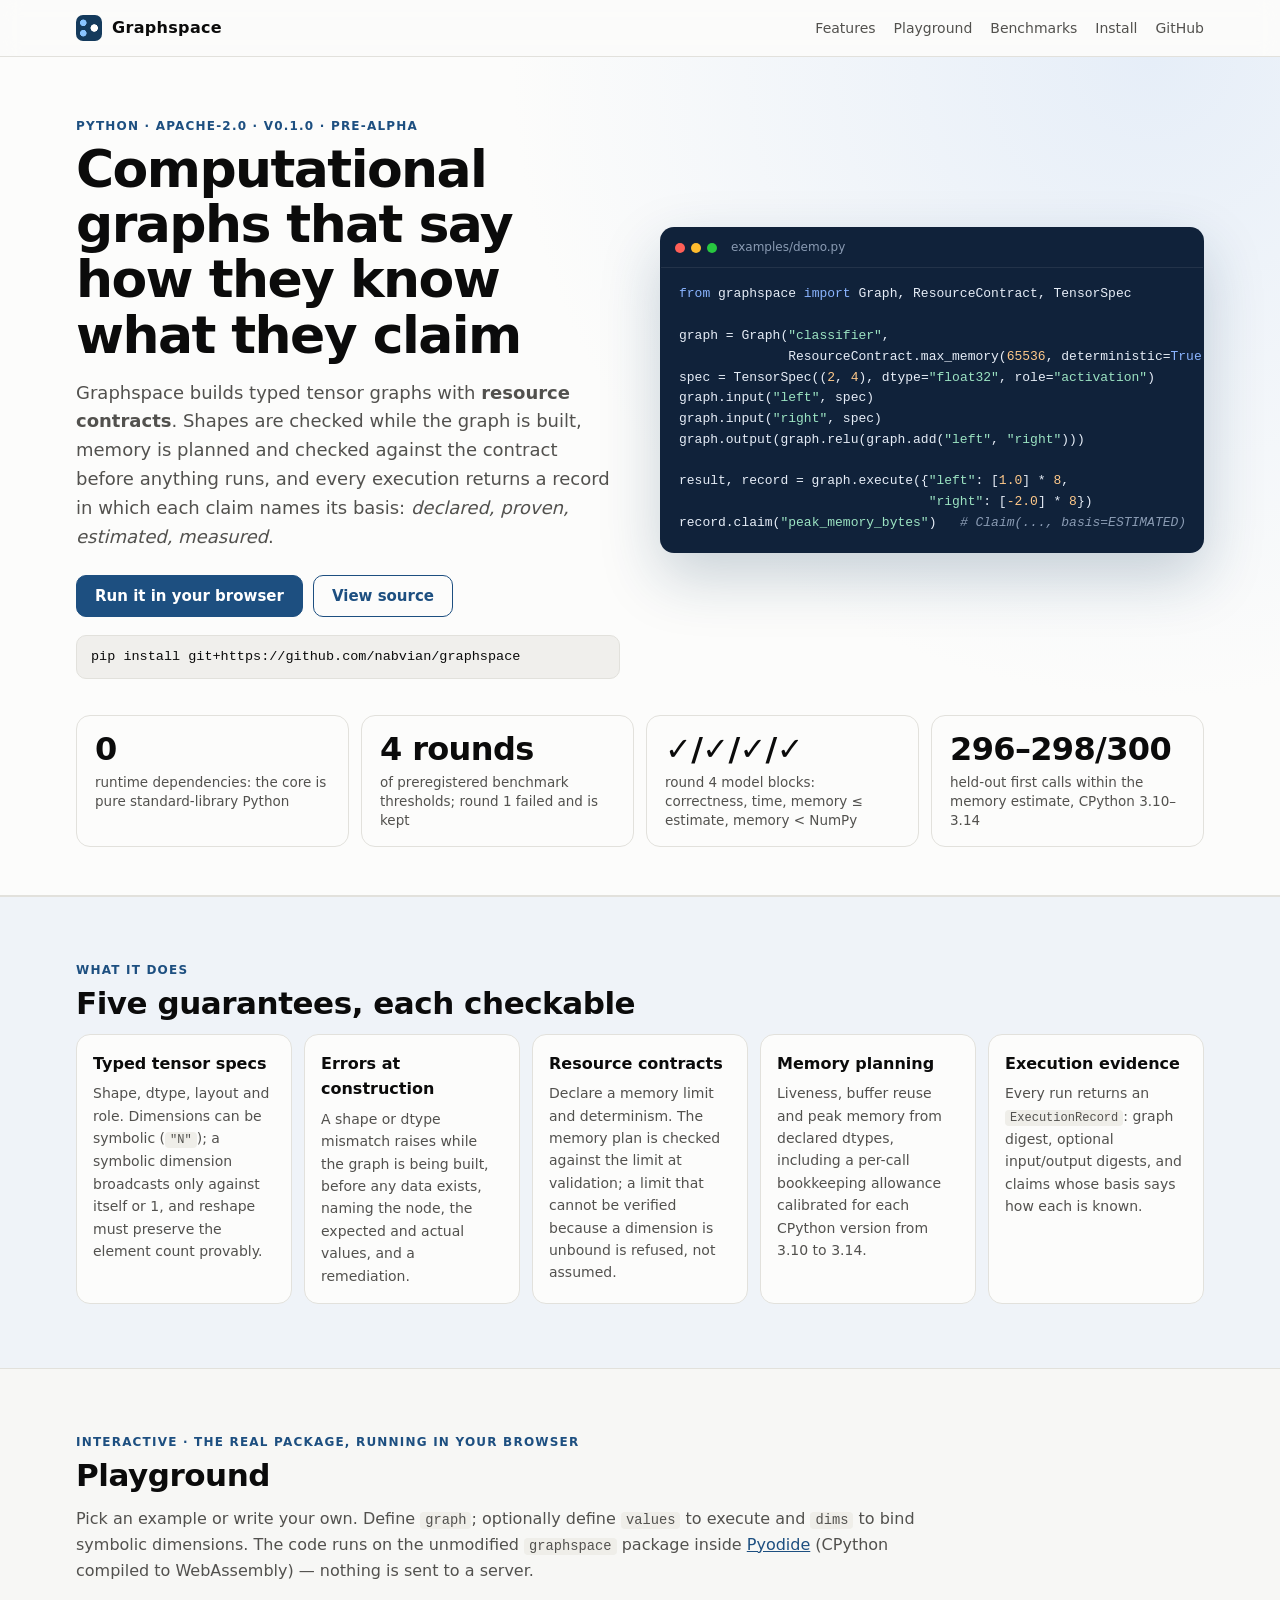
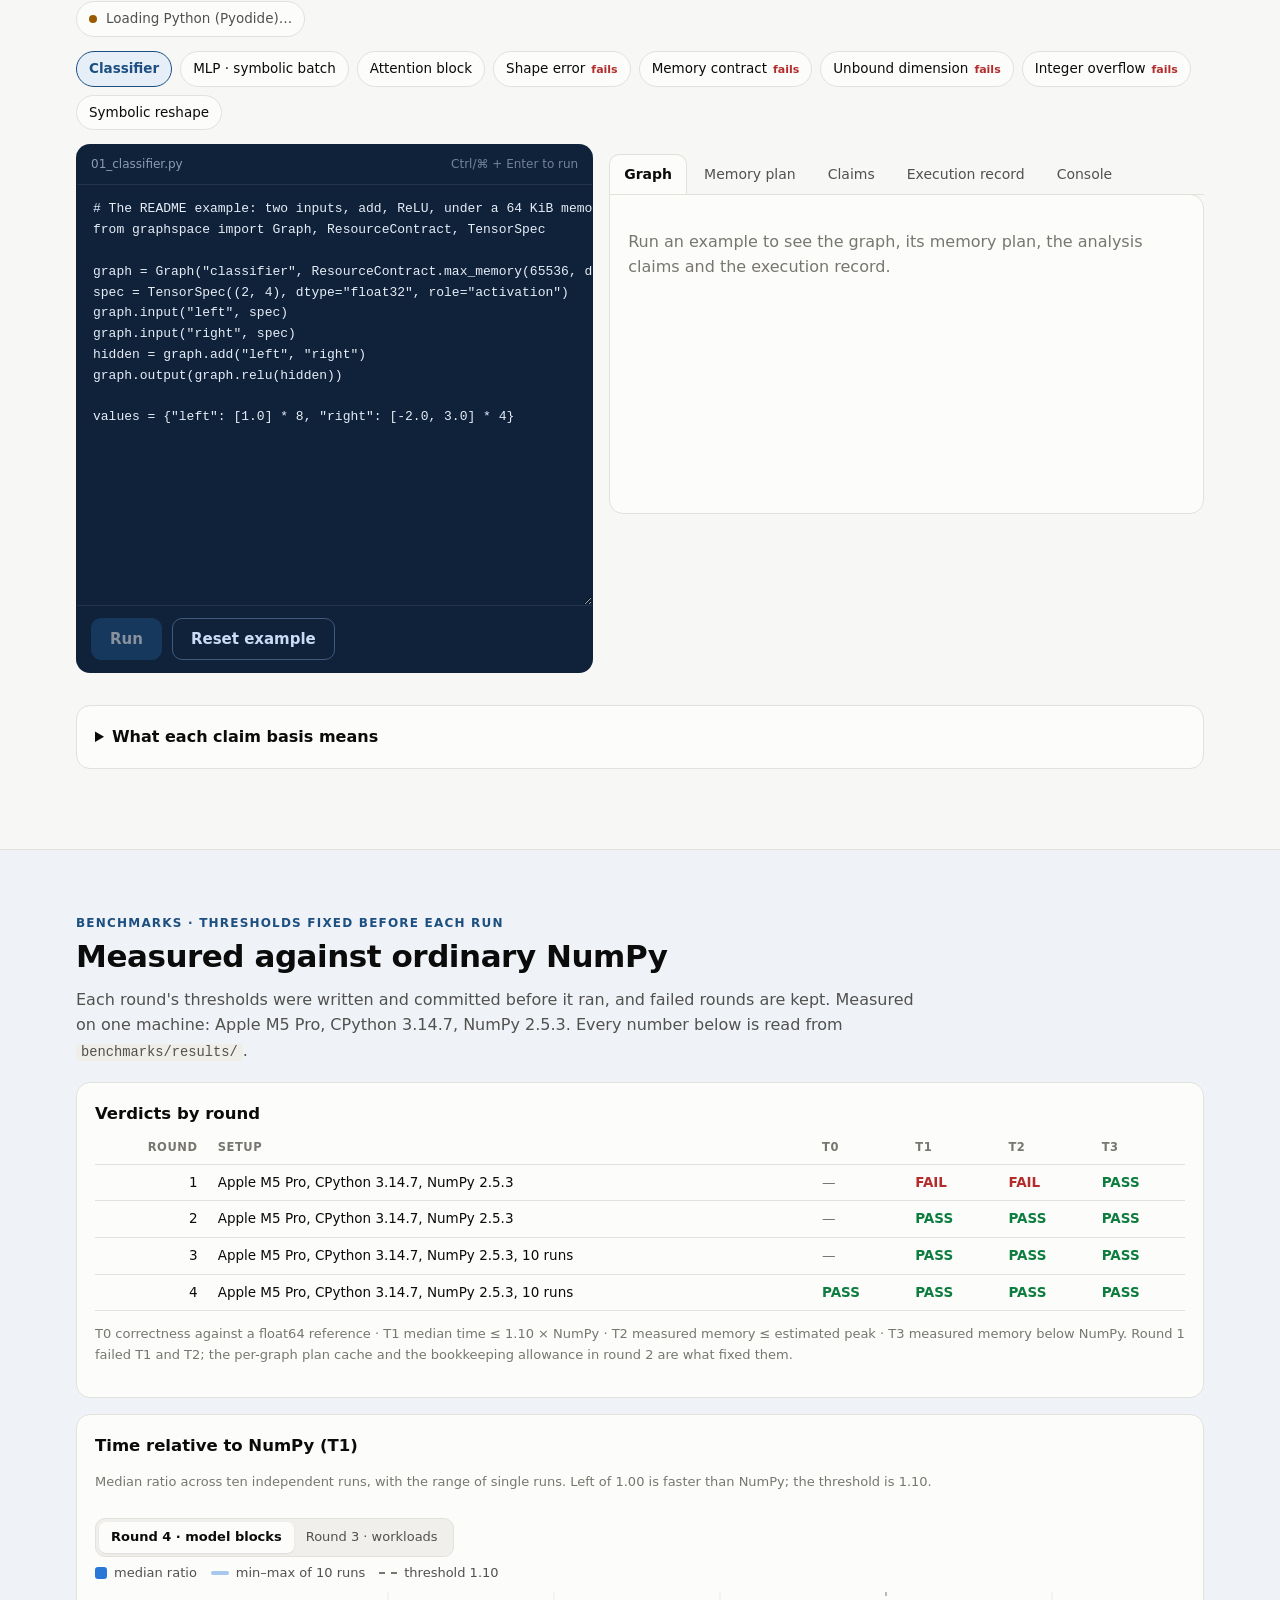
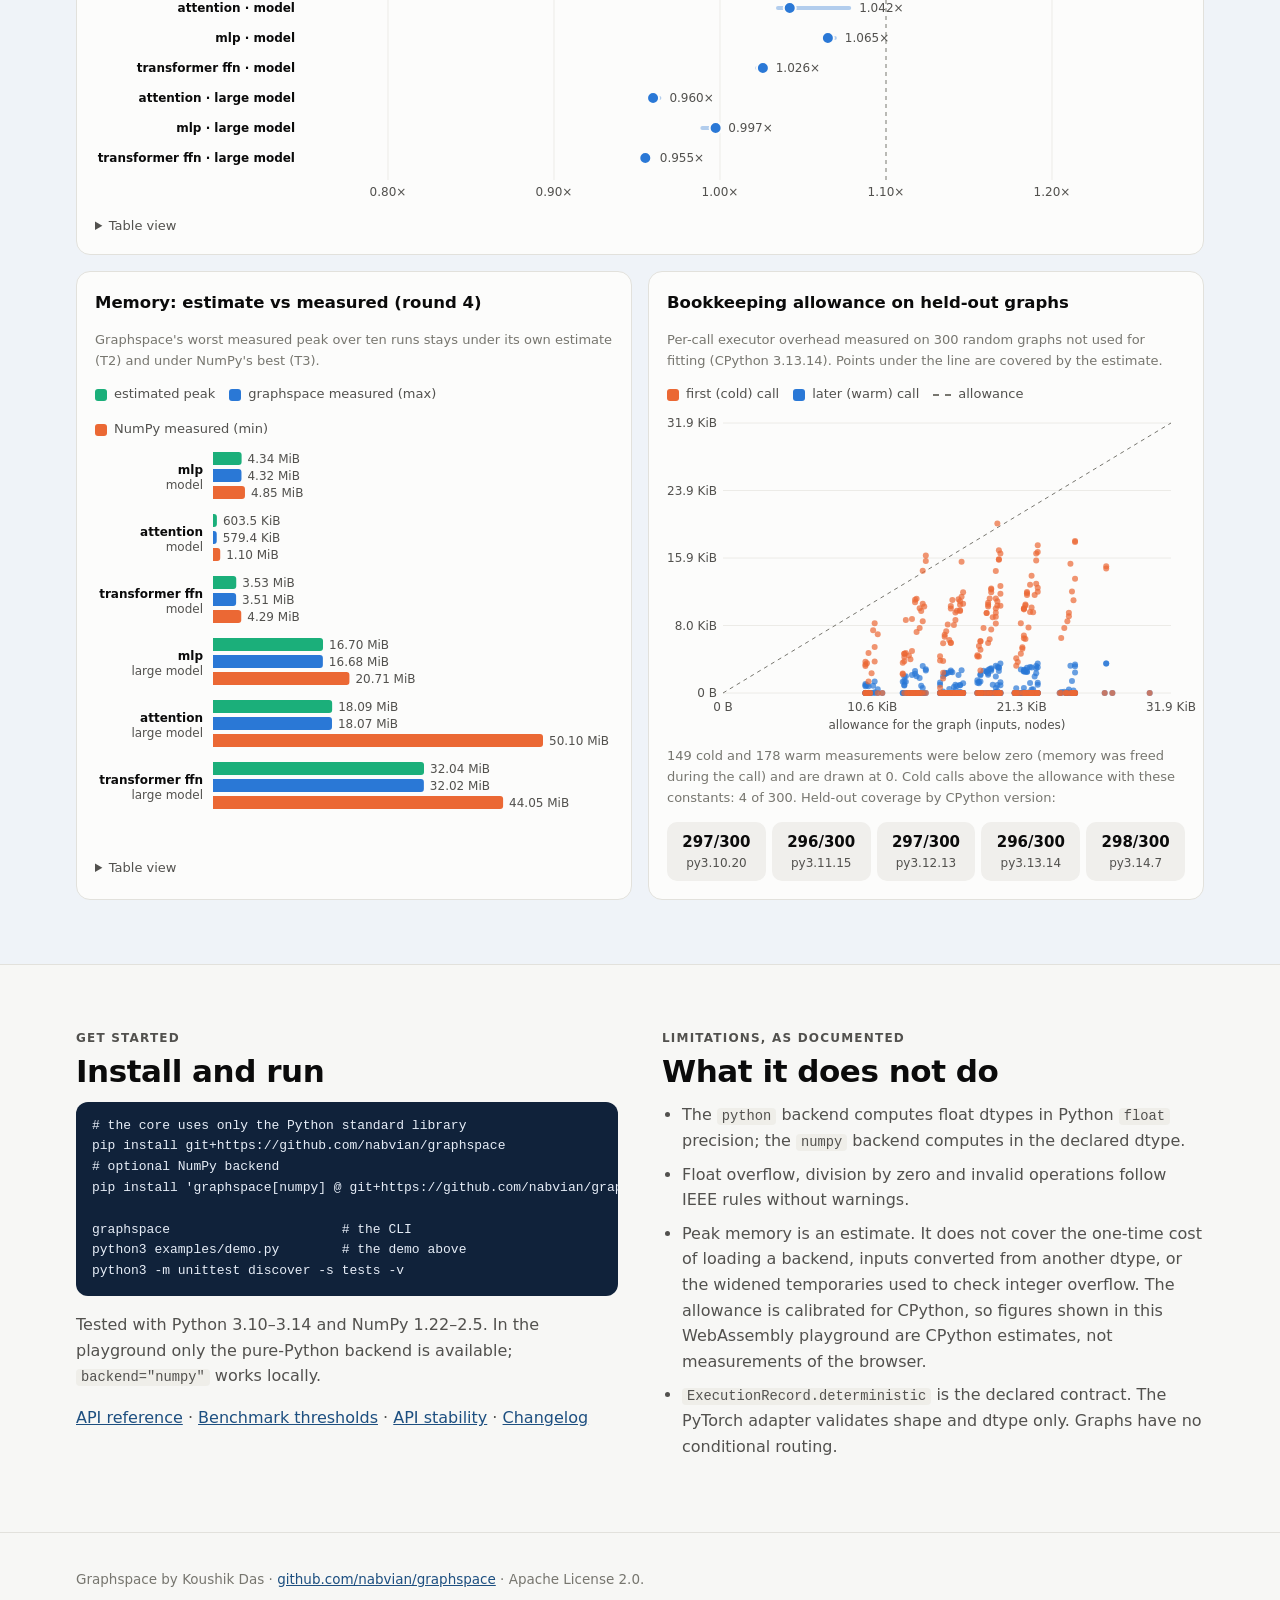
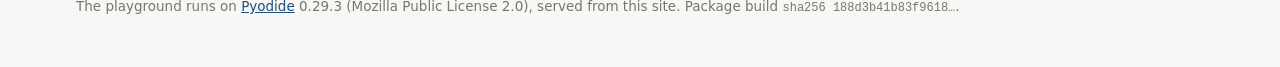
==== index.html @ f6ea3318 "Publish site from 02108de" ====
<!doctype html>
<html lang="en">
<head>
<meta charset="utf-8">
<meta name="viewport" content="width=device-width, initial-scale=1">
<title>Graphspace — typed computational graphs with execution evidence</title>
<meta name="description" content="Typed computational graphs with resource contracts, memory planning, structured failures and execution evidence. Run the real package in your browser.">
<meta property="og:title" content="Graphspace — typed computational graphs with execution evidence">
<meta property="og:description" content="Shapes checked at construction, memory contracts checked before execution, and an execution record that says how each claim is known. Try it in your browser.">
<link rel="icon" href="data:image/svg+xml,%3Csvg xmlns='http://www.w3.org/2000/svg' viewBox='0 0 32 32'%3E%3Crect width='32' height='32' rx='8' fill='%23143a5c'/%3E%3Ccircle cx='9' cy='10' r='3.2' fill='%2389c4ff'/%3E%3Ccircle cx='9' cy='22' r='3.2' fill='%2389c4ff'/%3E%3Ccircle cx='23' cy='16' r='3.6' fill='white'/%3E%3Cpath d='M11.5 11.5 20 15M11.5 20.5 20 17' stroke='white' stroke-width='1.6'/%3E%3C/svg%3E">
<link rel="stylesheet" href="style.css">
</head>
<body>
<a class="skip" href="#main">Skip to content</a>
<header class="topbar">
  <div class="wrap topbar-inner">
    <a class="brand" href="#top"><i aria-hidden="true"></i>Graphspace</a>
    <nav aria-label="Sections">
      <a href="#features">Features</a>
      <a href="#playground">Playground</a>
      <a href="#benchmarks">Benchmarks</a>
      <a href="#install">Install</a>
      <a href="https://github.com/nabvian/graphspace">GitHub</a>
    </nav>
  </div>
</header>

<main id="main">
<section class="hero" id="top">
  <div class="wrap hero-grid">
    <div>
      <p class="eyebrow">Python · Apache-2.0 · v<span data-version>0.1.0</span> · pre-alpha</p>
      <h1>Computational graphs that say how they know what they claim</h1>
      <p class="lede">Graphspace builds typed tensor graphs with <strong>resource contracts</strong>. Shapes are checked while the graph is built, memory is planned and checked against the contract before anything runs, and every execution returns a record in which each claim names its basis: <em>declared, proven, estimated, measured</em>.</p>
      <div class="hero-actions">
        <a class="button" href="#playground">Run it in your browser</a>
        <a class="button ghost" href="https://github.com/nabvian/graphspace">View source</a>
      </div>
      <pre class="install-line"><code>pip install git+https://github.com/nabvian/graphspace</code></pre>
    </div>
    <div class="hero-code card">
      <div class="code-head"><span class="dot r"></span><span class="dot y"></span><span class="dot g"></span><span>examples/demo.py</span></div>
<pre><code><span class="k">from</span> graphspace <span class="k">import</span> Graph, ResourceContract, TensorSpec

graph = Graph(<span class="s">"classifier"</span>,
              ResourceContract.max_memory(<span class="n">65536</span>, deterministic=<span class="k">True</span>))
spec = TensorSpec((<span class="n">2</span>, <span class="n">4</span>), dtype=<span class="s">"float32"</span>, role=<span class="s">"activation"</span>)
graph.input(<span class="s">"left"</span>, spec)
graph.input(<span class="s">"right"</span>, spec)
graph.output(graph.relu(graph.add(<span class="s">"left"</span>, <span class="s">"right"</span>)))

result, record = graph.execute({<span class="s">"left"</span>: [<span class="n">1.0</span>] * <span class="n">8</span>,
                                <span class="s">"right"</span>: [<span class="n">-2.0</span>] * <span class="n">8</span>})
record.claim(<span class="s">"peak_memory_bytes"</span>)   <span class="c"># Claim(..., basis=ESTIMATED)</span></code></pre>
    </div>
  </div>
  <div class="wrap stats" id="stats"></div>
</section>

<section id="features" class="band">
  <div class="wrap">
    <p class="eyebrow">What it does</p>
    <h2>Five guarantees, each checkable</h2>
    <div class="features">
      <article class="feature"><b>Typed tensor specs</b><p>Shape, dtype, layout and role. Dimensions can be symbolic (<code>"N"</code>); a symbolic dimension broadcasts only against itself or 1, and reshape must preserve the element count provably.</p></article>
      <article class="feature"><b>Errors at construction</b><p>A shape or dtype mismatch raises while the graph is being built, before any data exists, naming the node, the expected and actual values, and a remediation.</p></article>
      <article class="feature"><b>Resource contracts</b><p>Declare a memory limit and determinism. The memory plan is checked against the limit at validation; a limit that cannot be verified because a dimension is unbound is refused, not assumed.</p></article>
      <article class="feature"><b>Memory planning</b><p>Liveness, buffer reuse and peak memory from declared dtypes, including a per-call bookkeeping allowance calibrated for each CPython version from 3.10 to 3.14.</p></article>
      <article class="feature"><b>Execution evidence</b><p>Every run returns an <code>ExecutionRecord</code>: graph digest, optional input/output digests, and claims whose basis says how each is known.</p></article>
    </div>
  </div>
</section>

<section id="playground">
  <div class="wrap">
    <p class="eyebrow">Interactive · the real package, running in your browser</p>
    <h2>Playground</h2>
    <p class="section-copy">Pick an example or write your own. Define <code>graph</code>; optionally define <code>values</code> to execute and <code>dims</code> to bind symbolic dimensions. The code runs on the unmodified <code>graphspace</code> package inside <a href="https://pyodide.org">Pyodide</a> (CPython compiled to WebAssembly) — nothing is sent to a server.</p>
    <div class="runtime" id="runtime" role="status" aria-live="polite"><span class="dot"></span><span id="runtime-text">Loading Python…</span></div>
    <div class="examples" id="examples" role="tablist" aria-label="Examples"></div>
    <div class="play">
      <div class="editor card">
        <div class="editor-head"><span id="editor-title">playground.py</span><span class="kbd">Ctrl/⌘ + Enter to run</span></div>
        <textarea id="code" spellcheck="false" autocapitalize="off" autocomplete="off" aria-label="Python code"></textarea>
        <div class="editor-actions">
          <button type="button" class="button" id="run" disabled>Run</button>
          <button type="button" class="button ghost" id="reset">Reset example</button>
        </div>
      </div>
      <div class="output">
        <ol class="pipeline" id="pipeline" aria-label="Stages"></ol>
        <div id="failure"></div>
        <div class="tabs" role="tablist" aria-label="Output">
          <button type="button" role="tab" aria-selected="true" data-tab="graph">Graph</button>
          <button type="button" role="tab" aria-selected="false" data-tab="memory">Memory plan</button>
          <button type="button" role="tab" aria-selected="false" data-tab="claims">Claims</button>
          <button type="button" role="tab" aria-selected="false" data-tab="record">Execution record</button>
          <button type="button" role="tab" aria-selected="false" data-tab="console">Console</button>
        </div>
        <div class="card panel" id="panel" aria-live="polite"><p class="muted">Run an example to see the graph, its memory plan, the analysis claims and the execution record.</p></div>
      </div>
    </div>
    <details class="basis-legend card">
      <summary>What each claim basis means</summary>
      <div id="basis-table"></div>
    </details>
  </div>
</section>

<section id="benchmarks" class="band">
  <div class="wrap">
    <p class="eyebrow">Benchmarks · thresholds fixed before each run</p>
    <h2>Measured against ordinary NumPy</h2>
    <p class="section-copy">Each round's thresholds were written and committed before it ran, and failed rounds are kept. Measured on one machine: <span id="env-line"></span>. Every number below is read from <code>benchmarks/results/</code>.</p>
    <div class="card">
      <h3>Verdicts by round</h3>
      <div id="rounds-table"></div>
      <p class="muted small">T0 correctness against a float64 reference · T1 median time ≤ 1.10 × NumPy · T2 measured memory ≤ estimated peak · T3 measured memory below NumPy. Round 1 failed T1 and T2; the per-graph plan cache and the bookkeeping allowance in round 2 are what fixed them.</p>
    </div>
    <div class="card">
      <div class="card-head">
        <div><h3>Time relative to NumPy (T1)</h3><p class="muted small">Median ratio across ten independent runs, with the range of single runs. Left of 1.00 is faster than NumPy; the threshold is 1.10.</p></div>
        <div class="seg" id="seg-round" role="tablist" aria-label="Round"><button type="button" role="tab" aria-selected="true" data-round="round4">Round 4 · model blocks</button><button type="button" role="tab" aria-selected="false" data-round="round3">Round 3 · workloads</button></div>
      </div>
      <div class="legend" aria-hidden="true"><span><i class="sw s1"></i>median ratio</span><span><i class="sw range"></i>min–max of 10 runs</span><span><i class="sw dash"></i>threshold 1.10</span></div>
      <div id="chart-ratio" class="chart"></div>
      <details class="table-view"><summary>Table view</summary><div id="table-ratio"></div></details>
    </div>
    <div class="grid2">
      <div class="card">
        <h3>Memory: estimate vs measured (round 4)</h3>
        <p class="muted small">Graphspace's worst measured peak over ten runs stays under its own estimate (T2) and under NumPy's best (T3).</p>
        <div class="legend" aria-hidden="true"><span><i class="sw s3"></i>estimated peak</span><span><i class="sw s1"></i>graphspace measured (max)</span><span><i class="sw s2"></i>NumPy measured (min)</span></div>
        <div id="chart-memory" class="chart"></div>
        <details class="table-view"><summary>Table view</summary><div id="table-memory"></div></details>
      </div>
      <div class="card">
        <h3>Bookkeeping allowance on held-out graphs</h3>
        <p class="muted small">Per-call executor overhead measured on 300 random graphs not used for fitting (CPython <span id="scatter-py"></span>). Points under the line are covered by the estimate.</p>
        <div class="legend" aria-hidden="true"><span><i class="sw s2"></i>first (cold) call</span><span><i class="sw s1"></i>later (warm) call</span><span><i class="sw dash"></i>allowance</span></div>
        <div id="chart-calibration" class="chart"></div>
        <p class="muted small" id="calibration-note"></p>
        <div id="coverage" class="coverage"></div>
      </div>
    </div>
  </div>
</section>

<section id="install">
  <div class="wrap two-col">
    <div>
      <p class="eyebrow">Get started</p>
      <h2>Install and run</h2>
<pre class="block"><code># the core uses only the Python standard library
pip install git+https://github.com/nabvian/graphspace
# optional NumPy backend
pip install 'graphspace[numpy] @ git+https://github.com/nabvian/graphspace'

graphspace                      # the CLI
python3 examples/demo.py        # the demo above
python3 -m unittest discover -s tests -v</code></pre>
      <p>Tested with Python 3.10–3.14 and NumPy 1.22–2.5. In the playground only the pure-Python backend is available; <code>backend="numpy"</code> works locally.</p>
      <p><a href="https://github.com/nabvian/graphspace/blob/main/docs/API.md">API reference</a> · <a href="https://github.com/nabvian/graphspace/blob/main/docs/BENCHMARK_THRESHOLDS.md">Benchmark thresholds</a> · <a href="https://github.com/nabvian/graphspace/blob/main/docs/API_STABILITY.md">API stability</a> · <a href="https://github.com/nabvian/graphspace/blob/main/CHANGELOG.md">Changelog</a></p>
    </div>
    <div>
      <p class="eyebrow">Limitations, as documented</p>
      <h2>What it does not do</h2>
      <ul class="plain">
        <li>The <code>python</code> backend computes float dtypes in Python <code>float</code> precision; the <code>numpy</code> backend computes in the declared dtype.</li>
        <li>Float overflow, division by zero and invalid operations follow IEEE rules without warnings.</li>
        <li>Peak memory is an estimate. It does not cover the one-time cost of loading a backend, inputs converted from another dtype, or the widened temporaries used to check integer overflow. The allowance is calibrated for CPython, so figures shown in this WebAssembly playground are CPython estimates, not measurements of the browser.</li>
        <li><code>ExecutionRecord.deterministic</code> is the declared contract. The PyTorch adapter validates shape and dtype only. Graphs have no conditional routing.</li>
      </ul>
    </div>
  </div>
</section>
</main>

<footer class="footer">
  <div class="wrap">
    <p>Graphspace by Koushik Das · <a href="https://github.com/nabvian/graphspace">github.com/nabvian/graphspace</a> · Apache License 2.0.</p>
    <p>The playground runs on <a href="https://pyodide.org">Pyodide</a> <span id="pyodide-version"></span> (Mozilla Public License 2.0), served from this site. Package build <span class="hash" id="package-hash"></span>.</p>
  </div>
</footer>
<script type="module" src="app.js"></script>
</body>
</html>
---- style.css ----
:root {
  color-scheme: light;
  --surface-0: #f7f7f5; --surface-1: #fcfcfb; --surface-2: #f0efec; --band: #eff3f8;
  --line: #e2e1dc; --grid: #ecebe7;
  --text-primary: #0b0b0b; --text-secondary: #52514e; --text-muted: #77766f;
  --brand: #1d4f80; --brand-soft: #e6eef8; --on-brand: #ffffff;
  --series-1: #2a78d6; --series-2: #eb6834; --series-3: #1baf7a;
  --good: #0d7d3f; --good-soft: #e5f4ea; --warn: #9a5b00; --warn-soft: #fbf1df; --bad: #b42d2d; --bad-soft: #fbe9e9;
  --code-bg: #10223a; --code-text: #e6edf7; --code-k: #8ab4ff; --code-s: #9be3c2; --code-n: #ffc98a; --code-c: #8a9bb3;
  --inline-code: #efeee9;
}
@media (prefers-color-scheme: dark) {
  :root:not([data-theme="light"]) {
    color-scheme: dark;
    --surface-0: #121211; --surface-1: #1a1a19; --surface-2: #242422; --band: #151a21;
    --line: #34332f; --grid: #2a2a27;
    --text-primary: #ffffff; --text-secondary: #c3c2b7; --text-muted: #9a998f;
    --brand: #7fb3ec; --brand-soft: #1b2738; --on-brand: #0b1626;
    --series-1: #3987e5; --series-2: #d95926; --series-3: #199e70;
    --good: #5fc488; --good-soft: #17301f; --warn: #e2a93b; --warn-soft: #33270f; --bad: #f08080; --bad-soft: #3a1c1c;
    --code-bg: #0d1726; --inline-code: #2a2a27;
  }
}
:root[data-theme="dark"] {
  color-scheme: dark;
  --surface-0: #121211; --surface-1: #1a1a19; --surface-2: #242422; --band: #151a21; --line: #34332f; --grid: #2a2a27;
  --text-primary: #ffffff; --text-secondary: #c3c2b7; --text-muted: #9a998f;
  --brand: #7fb3ec; --brand-soft: #1b2738; --on-brand: #0b1626;
  --series-1: #3987e5; --series-2: #d95926; --series-3: #199e70;
  --good: #5fc488; --good-soft: #17301f; --warn: #e2a93b; --warn-soft: #33270f; --bad: #f08080; --bad-soft: #3a1c1c;
  --code-bg: #0d1726; --inline-code: #2a2a27;
}

* { box-sizing: border-box; }
html { scroll-behavior: smooth; scroll-padding-top: 70px; -webkit-text-size-adjust: 100%; }
body { margin: 0; background: var(--surface-0); color: var(--text-primary); font: 16px/1.6 ui-sans-serif, system-ui, -apple-system, "Segoe UI", Roboto, Arial, sans-serif; -webkit-font-smoothing: antialiased; }
a { color: var(--brand); }
code, pre, textarea, .mono { font-family: ui-monospace, SFMono-Regular, Menlo, Consolas, monospace; }
p code, li code, td code { font-size: 0.86em; background: var(--inline-code); padding: 1px 5px; border-radius: 4px; }
.wrap { width: min(1160px, 100%); margin: 0 auto; padding: 0 16px; }
.skip { position: absolute; left: -999px; top: 8px; background: var(--surface-1); padding: 8px 12px; border-radius: 8px; z-index: 50; }
.skip:focus { left: 8px; }
:focus-visible { outline: 3px solid color-mix(in srgb, var(--brand) 45%, transparent); outline-offset: 2px; }

.topbar { position: sticky; top: 0; z-index: 20; background: color-mix(in srgb, var(--surface-1) 88%, transparent); backdrop-filter: saturate(1.4) blur(10px); border-bottom: 1px solid var(--line); }
.topbar-inner { height: 56px; display: flex; align-items: center; justify-content: space-between; gap: 16px; }
.brand { display: inline-flex; align-items: center; gap: 10px; color: var(--text-primary); text-decoration: none; font-weight: 800; letter-spacing: 0.02em; }
.brand i { width: 26px; height: 26px; border-radius: 7px; background: radial-gradient(circle at 70% 50%, #fff 0 3.4px, transparent 4px), radial-gradient(circle at 28% 30%, #89c4ff 0 3px, transparent 3.6px), radial-gradient(circle at 28% 70%, #89c4ff 0 3px, transparent 3.6px), #143a5c; }
nav { display: flex; gap: 18px; font-size: 14px; overflow-x: auto; scrollbar-width: none; }
nav a { color: var(--text-secondary); text-decoration: none; white-space: nowrap; }
nav a:hover { color: var(--text-primary); }

section { padding: 64px 0; }
.band { background: var(--band); border-top: 1px solid var(--line); border-bottom: 1px solid var(--line); }
.eyebrow { margin: 0 0 6px; color: var(--brand); font-size: 12px; font-weight: 750; text-transform: uppercase; letter-spacing: 0.1em; }
h1 { margin: 6px 0 16px; font-size: clamp(32px, 4.6vw, 52px); line-height: 1.06; letter-spacing: -0.03em; }
h2 { margin: 0 0 12px; font-size: clamp(23px, 3vw, 31px); line-height: 1.15; letter-spacing: -0.015em; }
h3 { margin: 0 0 4px; font-size: 16.5px; }
.lede { margin: 0; color: var(--text-secondary); font-size: 18px; }
.section-copy { max-width: 840px; margin: 0 0 18px; color: var(--text-secondary); }
.muted { color: var(--text-muted); }
.small { font-size: 13px; }
.card { background: var(--surface-1); border: 1px solid var(--line); border-radius: 14px; padding: 18px; min-width: 0; margin-bottom: 16px; }
.button { display: inline-flex; align-items: center; justify-content: center; height: 42px; padding: 0 18px; border: 1px solid var(--brand); border-radius: 10px; background: var(--brand); color: var(--on-brand); font: inherit; font-size: 15px; font-weight: 650; text-decoration: none; cursor: pointer; }
.button.ghost { background: transparent; color: var(--brand); }
.button:disabled { opacity: 0.5; cursor: not-allowed; }

.hero { padding: 60px 0 48px; background: radial-gradient(circle at 90% 0%, var(--brand-soft), transparent 45%), var(--surface-1); border-bottom: 1px solid var(--line); }
.hero-grid > *, .play > *, .two-col > *, .grid2 > *, .output, .editor { min-width: 0; }
.hero-grid { display: grid; grid-template-columns: minmax(0, 1fr) minmax(0, 1fr); gap: 40px; align-items: center; }
.hero-actions { display: flex; flex-wrap: wrap; gap: 10px; margin-top: 24px; }
.install-line { margin: 18px 0 0; padding: 10px 14px; border-radius: 10px; background: var(--surface-2); border: 1px solid var(--line); font-size: 13.5px; overflow-x: auto; }
.hero-code { padding: 0; overflow: hidden; background: var(--code-bg); border-color: transparent; box-shadow: 0 24px 60px rgba(20, 58, 92, 0.22); }
.hero-code pre { margin: 0; padding: 16px 18px 18px; color: var(--code-text); font-size: 13px; line-height: 1.6; overflow-x: auto; }
.code-head { display: flex; align-items: center; gap: 6px; padding: 10px 14px; border-bottom: 1px solid rgba(255,255,255,.08); color: #8a9bb3; font-size: 12px; }
.code-head span:last-child { margin-left: 8px; }
.dot { width: 10px; height: 10px; border-radius: 50%; display: inline-block; }
.dot.r { background: #ff5f57; } .dot.y { background: #febc2e; } .dot.g { background: #28c840; }
.k { color: var(--code-k); } .s { color: var(--code-s); } .n { color: var(--code-n); } .c { color: var(--code-c); font-style: italic; }
.stats { display: grid; grid-template-columns: repeat(4, minmax(0, 1fr)); gap: 12px; margin-top: 36px; }
.stat { padding: 16px 18px; border: 1px solid var(--line); border-radius: 14px; background: var(--surface-1); }
.stat strong { display: block; font-size: clamp(24px, 3vw, 32px); line-height: 1.1; letter-spacing: -0.02em; }
.stat span { display: block; margin-top: 6px; color: var(--text-secondary); font-size: 13.5px; line-height: 1.4; }

.features { display: grid; grid-template-columns: repeat(5, minmax(0, 1fr)); gap: 12px; }
.feature { padding: 16px; border: 1px solid var(--line); border-radius: 14px; background: var(--surface-1); }
.feature b { display: block; margin-bottom: 6px; }
.feature p { margin: 0; color: var(--text-secondary); font-size: 14px; }

/* Playground */
.runtime { display: inline-flex; align-items: center; gap: 9px; margin-bottom: 14px; padding: 6px 12px; border: 1px solid var(--line); border-radius: 99px; background: var(--surface-1); color: var(--text-secondary); font-size: 13.5px; }
.runtime .dot { width: 8px; height: 8px; background: var(--warn); animation: pulse 1.2s infinite ease-in-out; }
.runtime.ready .dot { background: var(--good); animation: none; }
.runtime.error .dot { background: var(--bad); animation: none; }
@keyframes pulse { 50% { opacity: .35; } }
.examples { display: flex; flex-wrap: wrap; gap: 8px; margin-bottom: 14px; }
.examples button { padding: 6px 12px; border: 1px solid var(--line); border-radius: 99px; background: var(--surface-1); color: var(--text-primary); font: inherit; font-size: 13.5px; cursor: pointer; }
.examples button[aria-selected="true"] { border-color: var(--brand); background: var(--brand-soft); color: var(--brand); font-weight: 650; }
.examples button .tag { margin-left: 6px; font-size: 11px; font-weight: 700; color: var(--bad); }
.play { display: grid; grid-template-columns: minmax(0, 1fr) minmax(0, 1.15fr); gap: 16px; align-items: start; }
.editor { padding: 0; overflow: hidden; background: var(--code-bg); border-color: transparent; }
.editor-head { display: flex; justify-content: space-between; padding: 10px 14px; color: #8a9bb3; font-size: 12px; border-bottom: 1px solid rgba(255,255,255,.08); }
.kbd { opacity: .8; }
#code { display: block; width: 100%; min-height: 420px; padding: 14px 16px; border: 0; resize: vertical; background: transparent; color: var(--code-text); font-size: 13px; line-height: 1.6; tab-size: 4; white-space: pre; overflow: auto; }
#code:focus { outline: none; }
.editor-actions { display: flex; gap: 10px; padding: 12px 14px; border-top: 1px solid rgba(255,255,255,.08); }
.editor-actions .ghost { color: #c9dcf5; border-color: #3e5a7c; }
.pipeline { list-style: none; margin: 0 0 10px; padding: 0; display: flex; gap: 6px; flex-wrap: wrap; }
.pipeline li { padding: 4px 11px; border-radius: 99px; font-size: 13px; font-weight: 650; border: 1px solid var(--line); background: var(--surface-1); color: var(--text-muted); }
.pipeline li.ok { color: var(--good); background: var(--good-soft); border-color: color-mix(in srgb, var(--good) 35%, transparent); }
.pipeline li.fail { color: var(--bad); background: var(--bad-soft); border-color: color-mix(in srgb, var(--bad) 35%, transparent); }
.failure { margin-bottom: 12px; padding: 14px 16px; border: 1px solid color-mix(in srgb, var(--bad) 40%, transparent); border-left: 4px solid var(--bad); border-radius: 12px; background: var(--bad-soft); }
.failure h3 { color: var(--bad); margin-bottom: 6px; }
.failure dl { margin: 6px 0 0; display: grid; grid-template-columns: auto 1fr; gap: 3px 12px; font-size: 13.5px; }
.failure dt { color: var(--text-muted); }
.failure dd { margin: 0; overflow-wrap: anywhere; }
.tabs { display: flex; gap: 2px; overflow-x: auto; border-bottom: 1px solid var(--line); margin-bottom: -1px; }
.tabs button { padding: 8px 14px; border: 1px solid transparent; border-bottom: 0; border-radius: 10px 10px 0 0; background: transparent; color: var(--text-secondary); font: inherit; font-size: 14px; cursor: pointer; white-space: nowrap; }
.tabs button[aria-selected="true"] { border-color: var(--line); background: var(--surface-1); color: var(--text-primary); font-weight: 650; }
.panel { border-top-left-radius: 0; min-height: 320px; }
.panel pre { margin: 0; padding: 12px; border-radius: 10px; background: var(--surface-2); font-size: 12.5px; overflow: auto; max-height: 420px; }
.kv { display: grid; grid-template-columns: auto 1fr; gap: 4px 14px; font-size: 13.5px; margin: 0 0 12px; }
.kv dt { color: var(--text-muted); }
.kv dd { margin: 0; overflow-wrap: anywhere; font-variant-numeric: tabular-nums; }
.basis { display: inline-block; padding: 1px 8px; border-radius: 99px; font-size: 11.5px; font-weight: 700; background: var(--surface-2); color: var(--text-secondary); border: 1px solid var(--line); }
.basis.declared { background: var(--brand-soft); color: var(--brand); }
.basis.proven { background: var(--good-soft); color: var(--good); }
.basis.estimated { background: var(--warn-soft); color: var(--warn); }
.basis.measured, .basis.runtime_checked { background: color-mix(in srgb, var(--series-3) 16%, transparent); color: var(--text-primary); }
.basis-legend { margin-top: 16px; }
.basis-legend summary { cursor: pointer; font-weight: 650; }

table { width: 100%; border-collapse: collapse; font-size: 13.5px; }
th, td { padding: 7px 10px; border-bottom: 1px solid var(--line); text-align: left; vertical-align: top; }
th { color: var(--text-muted); font-size: 11.5px; font-weight: 700; text-transform: uppercase; letter-spacing: 0.05em; white-space: nowrap; }
td.num, th.num { text-align: right; white-space: nowrap; font-variant-numeric: tabular-nums; }
.table-scroll { overflow-x: auto; }
.verdict { font-weight: 700; }
.verdict.PASS { color: var(--good); } .verdict.FAIL { color: var(--bad); }

/* Charts */
.card-head { display: flex; justify-content: space-between; gap: 12px; flex-wrap: wrap; align-items: flex-start; }
.seg { display: inline-flex; padding: 3px; border-radius: 10px; background: var(--surface-2); border: 1px solid var(--line); }
.seg button { border: 0; background: transparent; color: var(--text-secondary); font: inherit; font-size: 13px; padding: 5px 12px; border-radius: 7px; cursor: pointer; }
.seg button[aria-selected="true"] { background: var(--surface-1); color: var(--text-primary); font-weight: 650; box-shadow: 0 1px 2px rgba(0,0,0,.08); }
.legend { display: flex; flex-wrap: wrap; gap: 14px; margin: 6px 0 8px; color: var(--text-secondary); font-size: 13px; }
.legend span { display: inline-flex; align-items: center; gap: 7px; }
.sw { width: 12px; height: 12px; border-radius: 3px; display: inline-block; }
.sw.s1 { background: var(--series-1); } .sw.s2 { background: var(--series-2); } .sw.s3 { background: var(--series-3); }
.sw.range { width: 18px; height: 4px; border-radius: 2px; background: color-mix(in srgb, var(--series-1) 40%, transparent); }
.sw.dash { height: 0; width: 18px; border-top: 2px dashed var(--text-muted); border-radius: 0; }
.chart { position: relative; width: 100%; }
.chart svg { display: block; width: 100%; height: auto; overflow: visible; }
.chart text { fill: var(--text-secondary); font-size: 12px; }
.chart .strong { fill: var(--text-primary); font-weight: 600; }
.chart .gridline { stroke: var(--grid); }
.chart .ref { stroke: var(--text-muted); stroke-dasharray: 4 4; }
.tooltip { position: absolute; pointer-events: none; z-index: 5; padding: 7px 10px; border-radius: 8px; border: 1px solid var(--line); background: var(--surface-1); color: var(--text-primary); font-size: 12.5px; line-height: 1.45; box-shadow: 0 6px 20px rgba(0,0,0,.14); white-space: nowrap; }
.tooltip .k { color: var(--text-secondary); }
.table-view { margin-top: 10px; }
.table-view summary { cursor: pointer; color: var(--text-secondary); font-size: 13px; }
.grid2 { display: grid; grid-template-columns: 1fr 1fr; gap: 16px; }
.grid2 > .card { margin-bottom: 0; }
.coverage { display: grid; grid-template-columns: repeat(5, minmax(0, 1fr)); gap: 6px; margin-top: 12px; }
.coverage div { padding: 8px; border-radius: 10px; background: var(--surface-2); text-align: center; font-size: 12px; color: var(--text-secondary); }
.coverage strong { display: block; color: var(--text-primary); font-size: 15px; }

/* Graph & memory views */
.graph-svg .node rect { fill: var(--surface-1); stroke: var(--line); }
.graph-svg .node.input rect { fill: var(--surface-2); }
.graph-svg .node.output rect { stroke: var(--brand); stroke-width: 2; }
.graph-svg .node text.op { fill: var(--text-primary); font-weight: 650; font-size: 12.5px; }
.graph-svg .node text.shape { fill: var(--text-muted); font-size: 11px; font-family: ui-monospace, SFMono-Regular, Menlo, monospace; }
.graph-svg .edge { fill: none; stroke: var(--text-muted); stroke-width: 1.4; opacity: .7; }

.two-col { display: grid; grid-template-columns: 1fr 1fr; gap: 44px; }
.two-col p { color: var(--text-secondary); }
.block { margin: 0 0 14px; padding: 14px 16px; border-radius: 12px; background: var(--code-bg); color: var(--code-text); font-size: 13px; overflow-x: auto; }
.plain { margin: 0; padding-left: 20px; color: var(--text-secondary); }
.plain li { margin: 8px 0; }
.hash { font-family: ui-monospace, SFMono-Regular, Menlo, monospace; font-size: 12px; }
.footer { padding: 30px 0 46px; color: var(--text-muted); font-size: 13.5px; border-top: 1px solid var(--line); }
.footer p { margin: 6px 0; }

@media (max-width: 1000px) {
  .features { grid-template-columns: repeat(2, minmax(0, 1fr)); }
  .play { grid-template-columns: 1fr; }
}
@media (max-width: 860px) {
  .hero-grid, .two-col, .grid2 { grid-template-columns: 1fr; gap: 24px; }
  .stats { grid-template-columns: 1fr 1fr; }
  .grid2 > .card { margin-bottom: 0; }
}
@media (max-width: 560px) {
  nav a:nth-child(n+3):not(:last-child) { display: none; }
  .features { grid-template-columns: 1fr; }
  .coverage { grid-template-columns: repeat(3, minmax(0, 1fr)); }
  section { padding: 46px 0; }
  #code { min-height: 320px; }
}
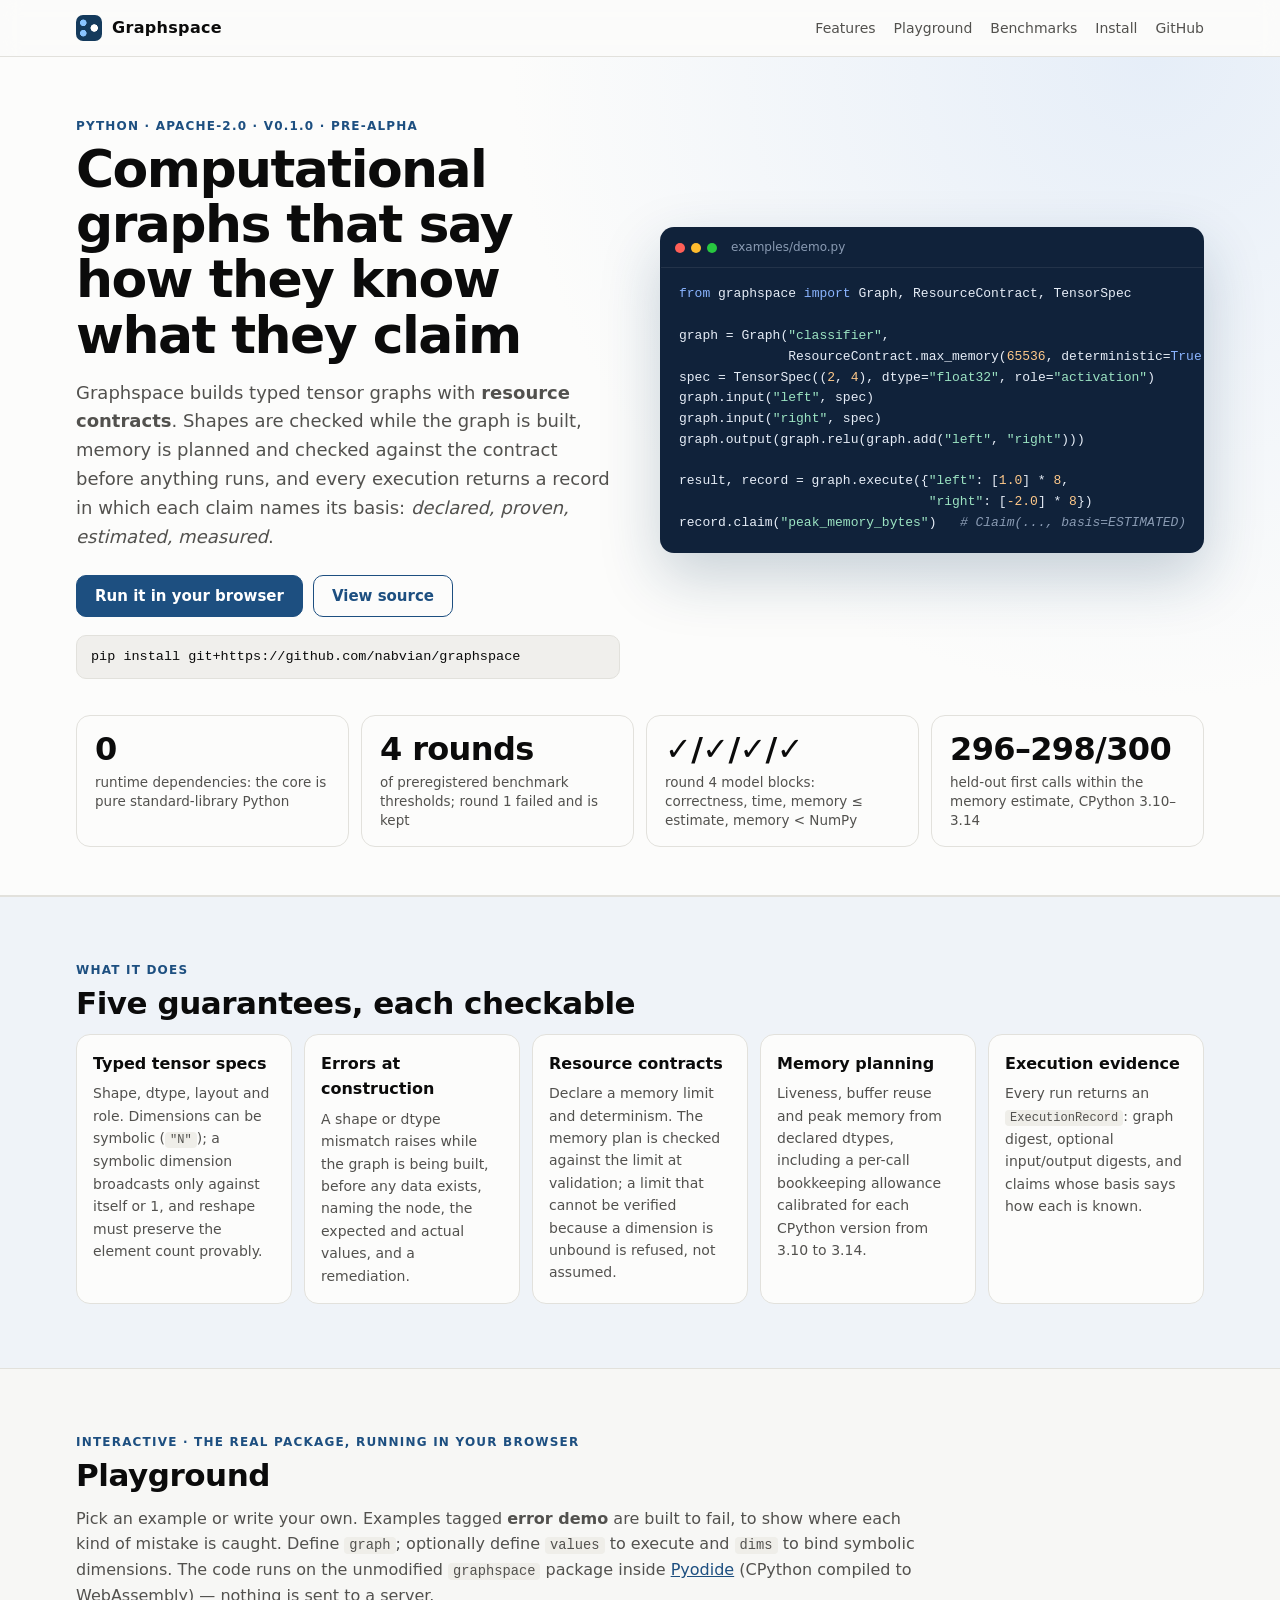
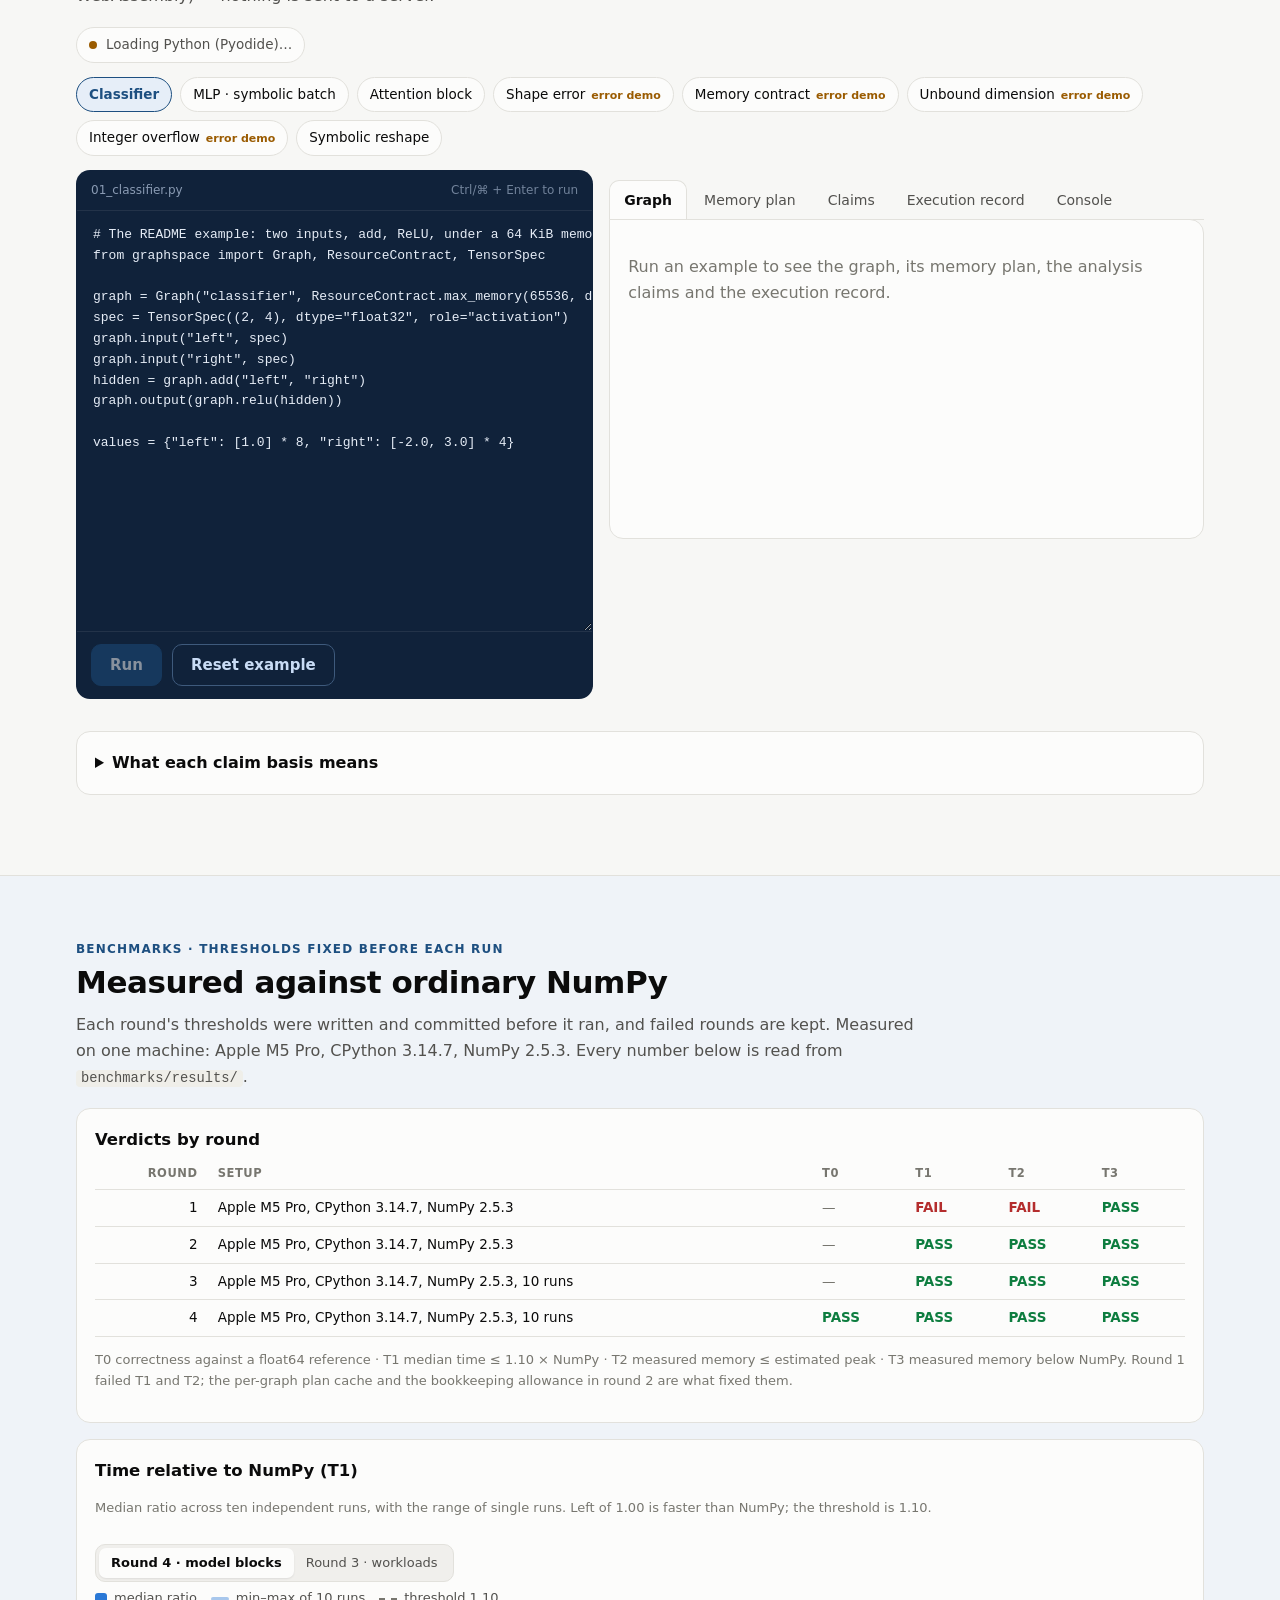
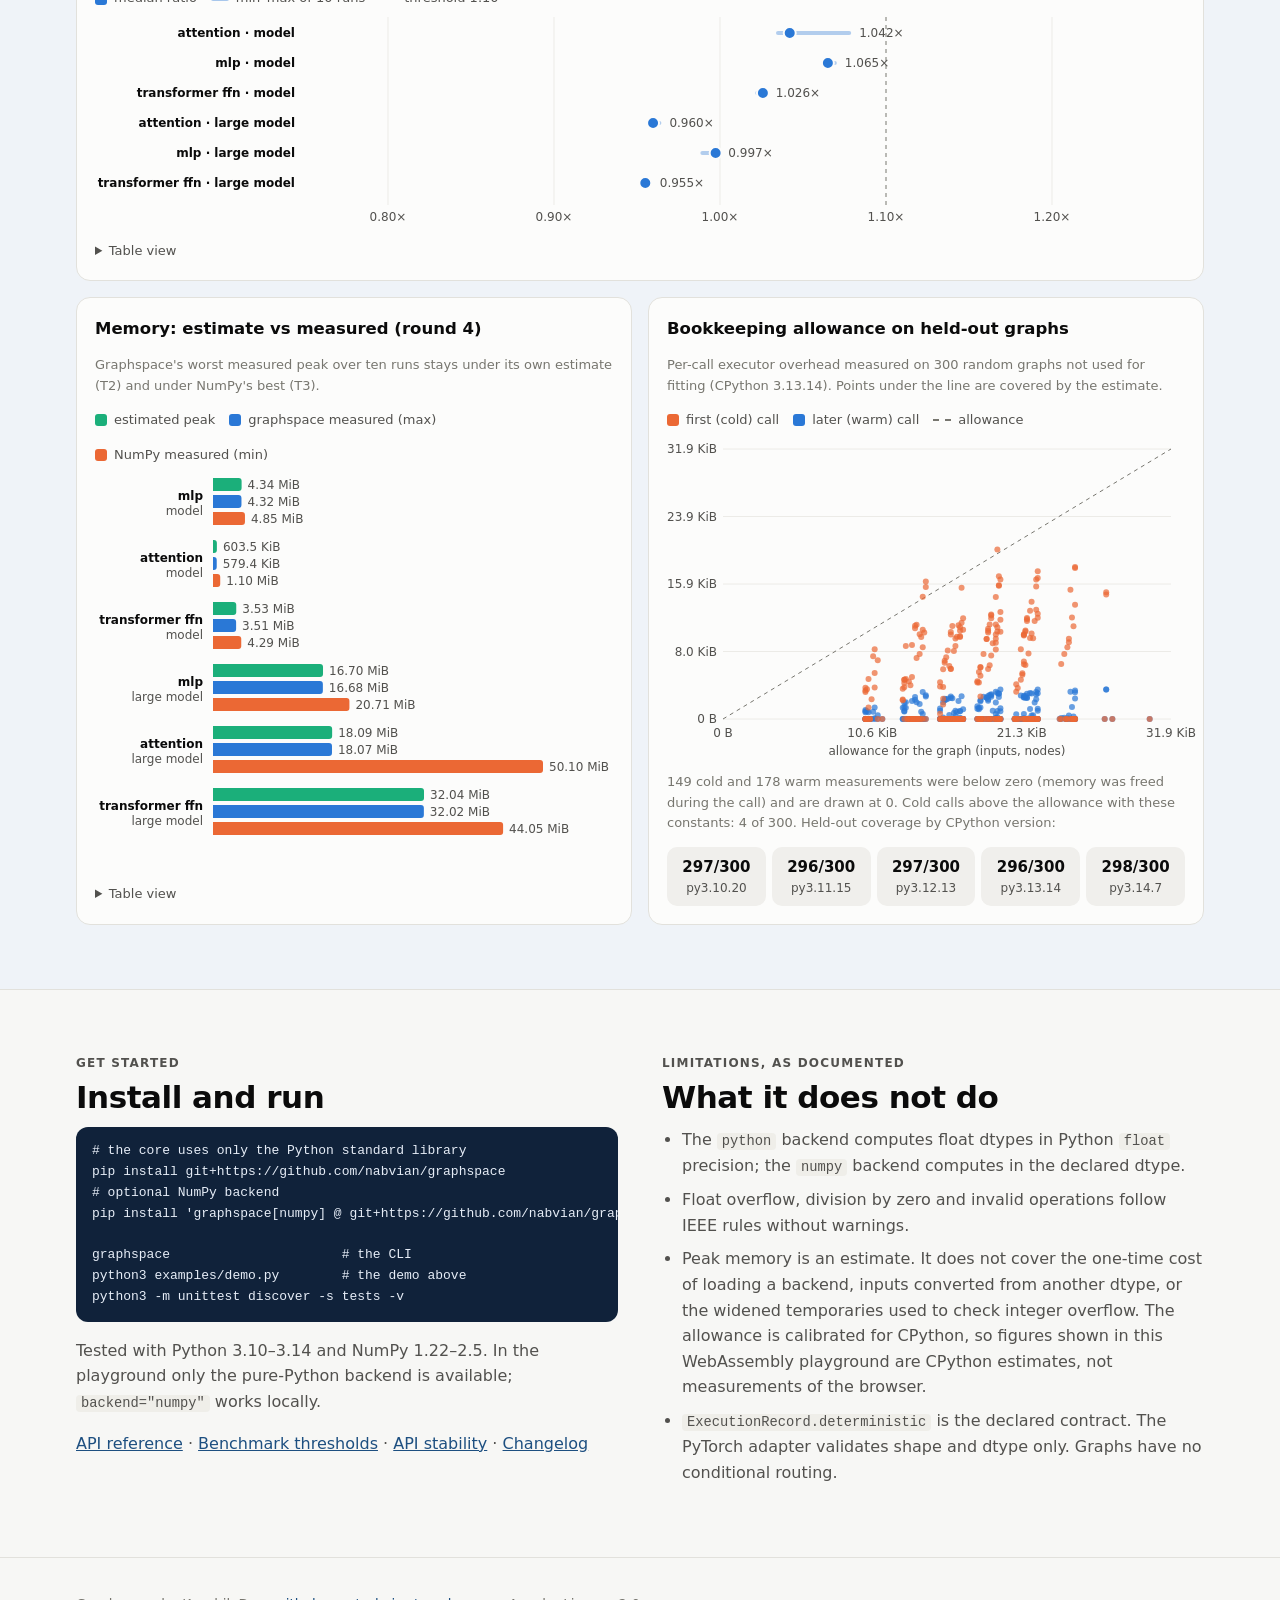
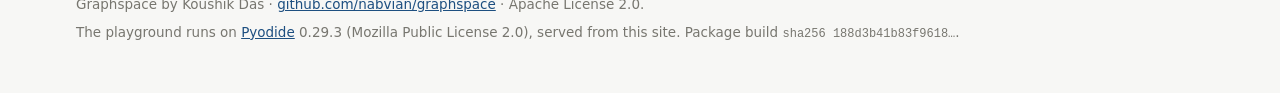
==== commit 1f40eb5f: "Publish site from e3cdd11" ====
--- a/index.html
+++ b/index.html
@@ -75,7 +75,7 @@
   <div class="wrap">
     <p class="eyebrow">Interactive · the real package, running in your browser</p>
     <h2>Playground</h2>
-    <p class="section-copy">Pick an example or write your own. Define <code>graph</code>; optionally define <code>values</code> to execute and <code>dims</code> to bind symbolic dimensions. The code runs on the unmodified <code>graphspace</code> package inside <a href="https://pyodide.org">Pyodide</a> (CPython compiled to WebAssembly) — nothing is sent to a server.</p>
+    <p class="section-copy">Pick an example or write your own. Examples tagged <b>error demo</b> are built to fail, to show where each kind of mistake is caught. Define <code>graph</code>; optionally define <code>values</code> to execute and <code>dims</code> to bind symbolic dimensions. The code runs on the unmodified <code>graphspace</code> package inside <a href="https://pyodide.org">Pyodide</a> (CPython compiled to WebAssembly) — nothing is sent to a server.</p>
     <div class="runtime" id="runtime" role="status" aria-live="polite"><span class="dot"></span><span id="runtime-text">Loading Python…</span></div>
     <div class="examples" id="examples" role="tablist" aria-label="Examples"></div>
     <div class="play">
--- a/style.css
+++ b/style.css
@@ -96,7 +96,7 @@
 .examples { display: flex; flex-wrap: wrap; gap: 8px; margin-bottom: 14px; }
 .examples button { padding: 6px 12px; border: 1px solid var(--line); border-radius: 99px; background: var(--surface-1); color: var(--text-primary); font: inherit; font-size: 13.5px; cursor: pointer; }
 .examples button[aria-selected="true"] { border-color: var(--brand); background: var(--brand-soft); color: var(--brand); font-weight: 650; }
-.examples button .tag { margin-left: 6px; font-size: 11px; font-weight: 700; color: var(--bad); }
+.examples button .tag { margin-left: 6px; font-size: 11px; font-weight: 700; color: var(--warn); }
 .play { display: grid; grid-template-columns: minmax(0, 1fr) minmax(0, 1.15fr); gap: 16px; align-items: start; }
 .editor { padding: 0; overflow: hidden; background: var(--code-bg); border-color: transparent; }
 .editor-head { display: flex; justify-content: space-between; padding: 10px 14px; color: #8a9bb3; font-size: 12px; border-bottom: 1px solid rgba(255,255,255,.08); }
@@ -111,6 +111,10 @@
 .pipeline li.fail { color: var(--bad); background: var(--bad-soft); border-color: color-mix(in srgb, var(--bad) 35%, transparent); }
 .failure { margin-bottom: 12px; padding: 14px 16px; border: 1px solid color-mix(in srgb, var(--bad) 40%, transparent); border-left: 4px solid var(--bad); border-radius: 12px; background: var(--bad-soft); }
 .failure h3 { color: var(--bad); margin-bottom: 6px; }
+.failure.expected { border-color: color-mix(in srgb, var(--warn) 45%, transparent); border-left-color: var(--warn); background: var(--warn-soft); }
+.failure.expected h3 { color: var(--warn); }
+.expected-note { margin: 0 0 8px; padding: 6px 10px; border-radius: 8px; background: var(--good-soft); color: var(--good); font-size: 13.5px; font-weight: 600; }
+.pipeline li.caught { color: var(--warn); background: var(--warn-soft); border-color: color-mix(in srgb, var(--warn) 35%, transparent); }
 .failure dl { margin: 6px 0 0; display: grid; grid-template-columns: auto 1fr; gap: 3px 12px; font-size: 13.5px; }
 .failure dt { color: var(--text-muted); }
 .failure dd { margin: 0; overflow-wrap: anywhere; }
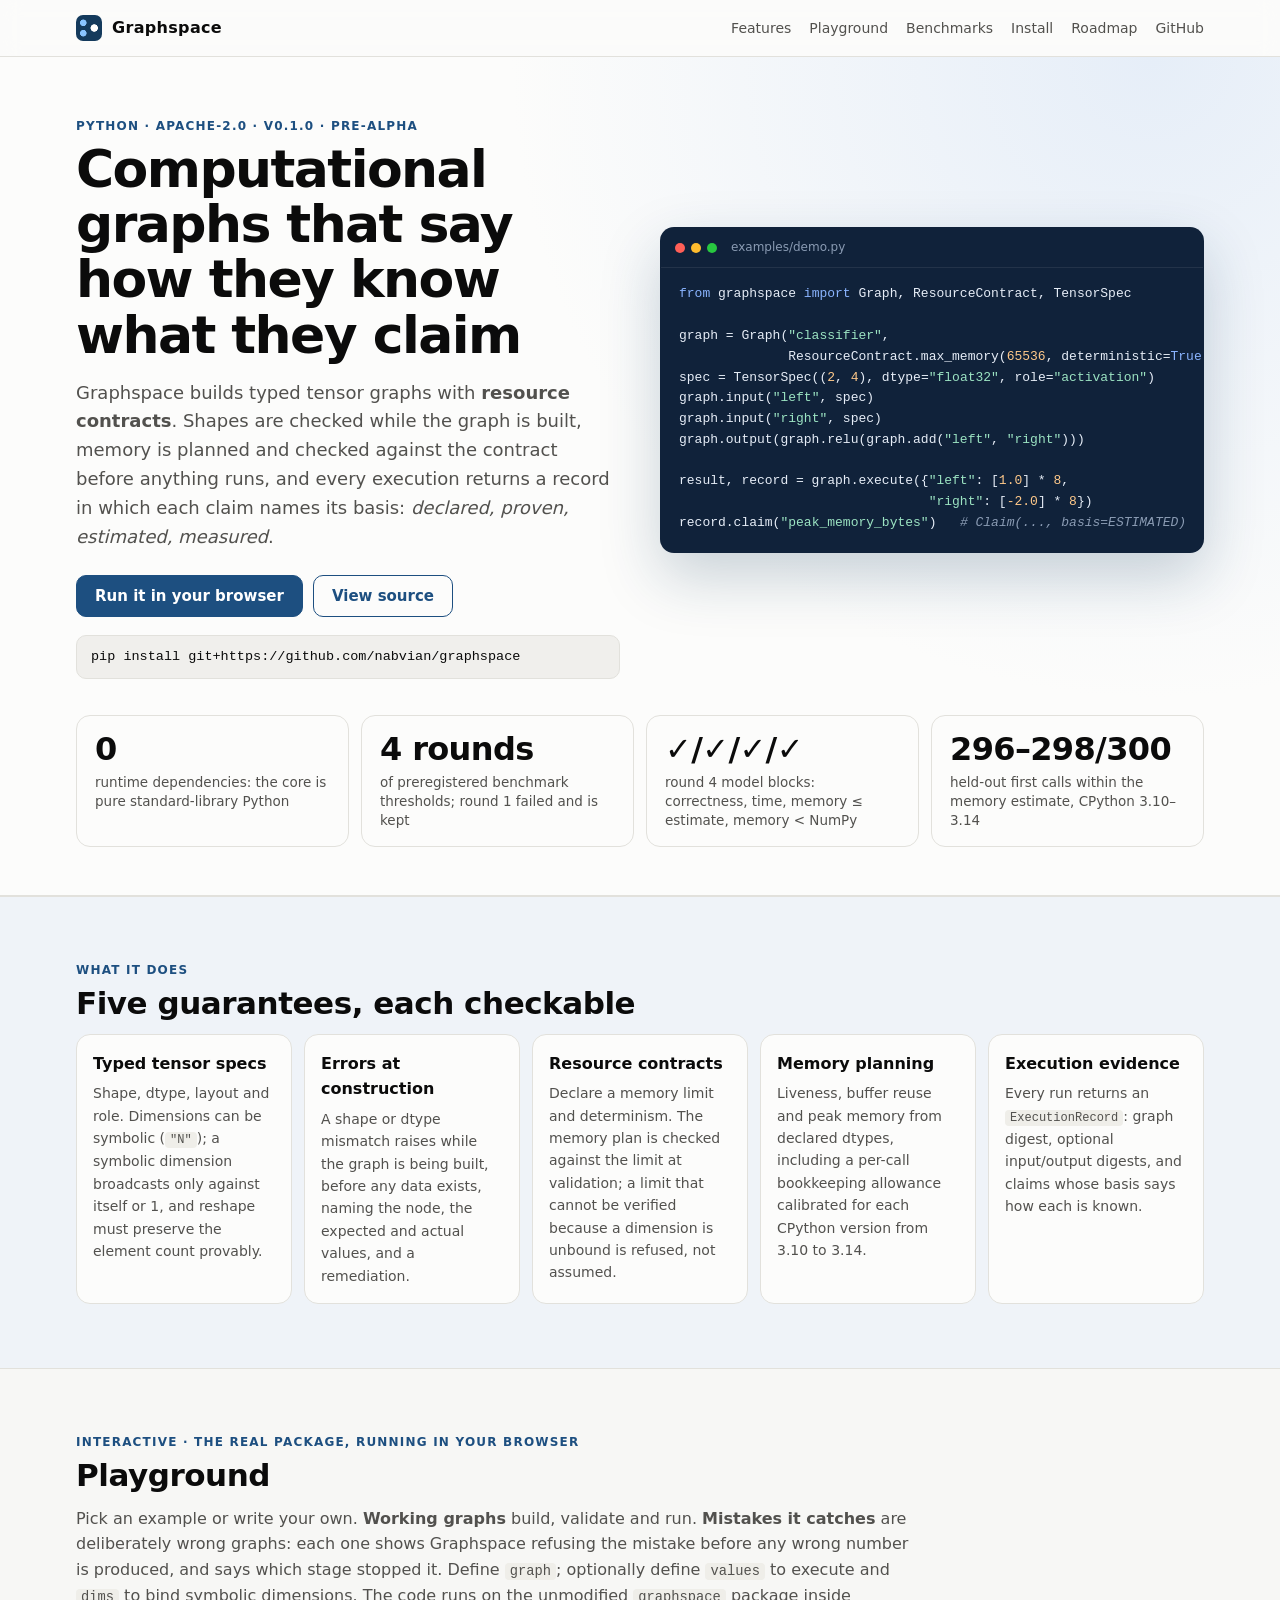
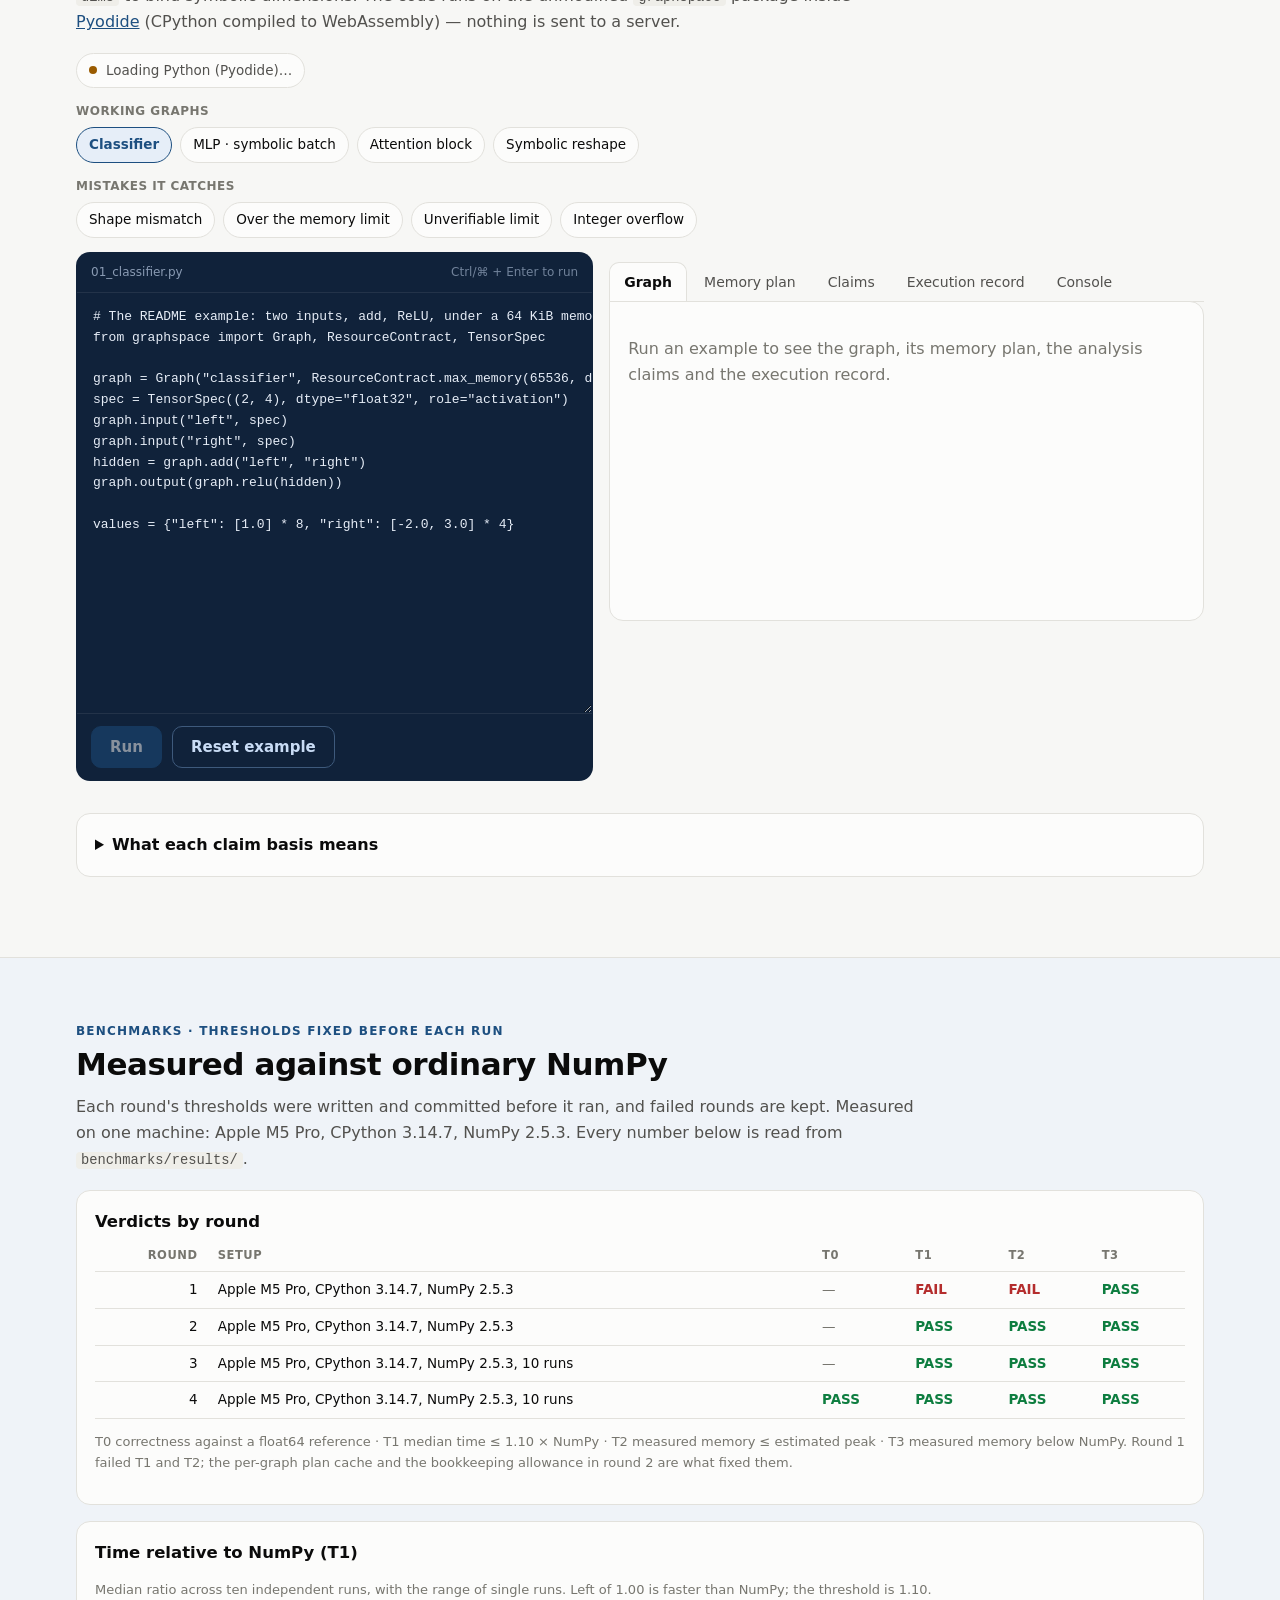
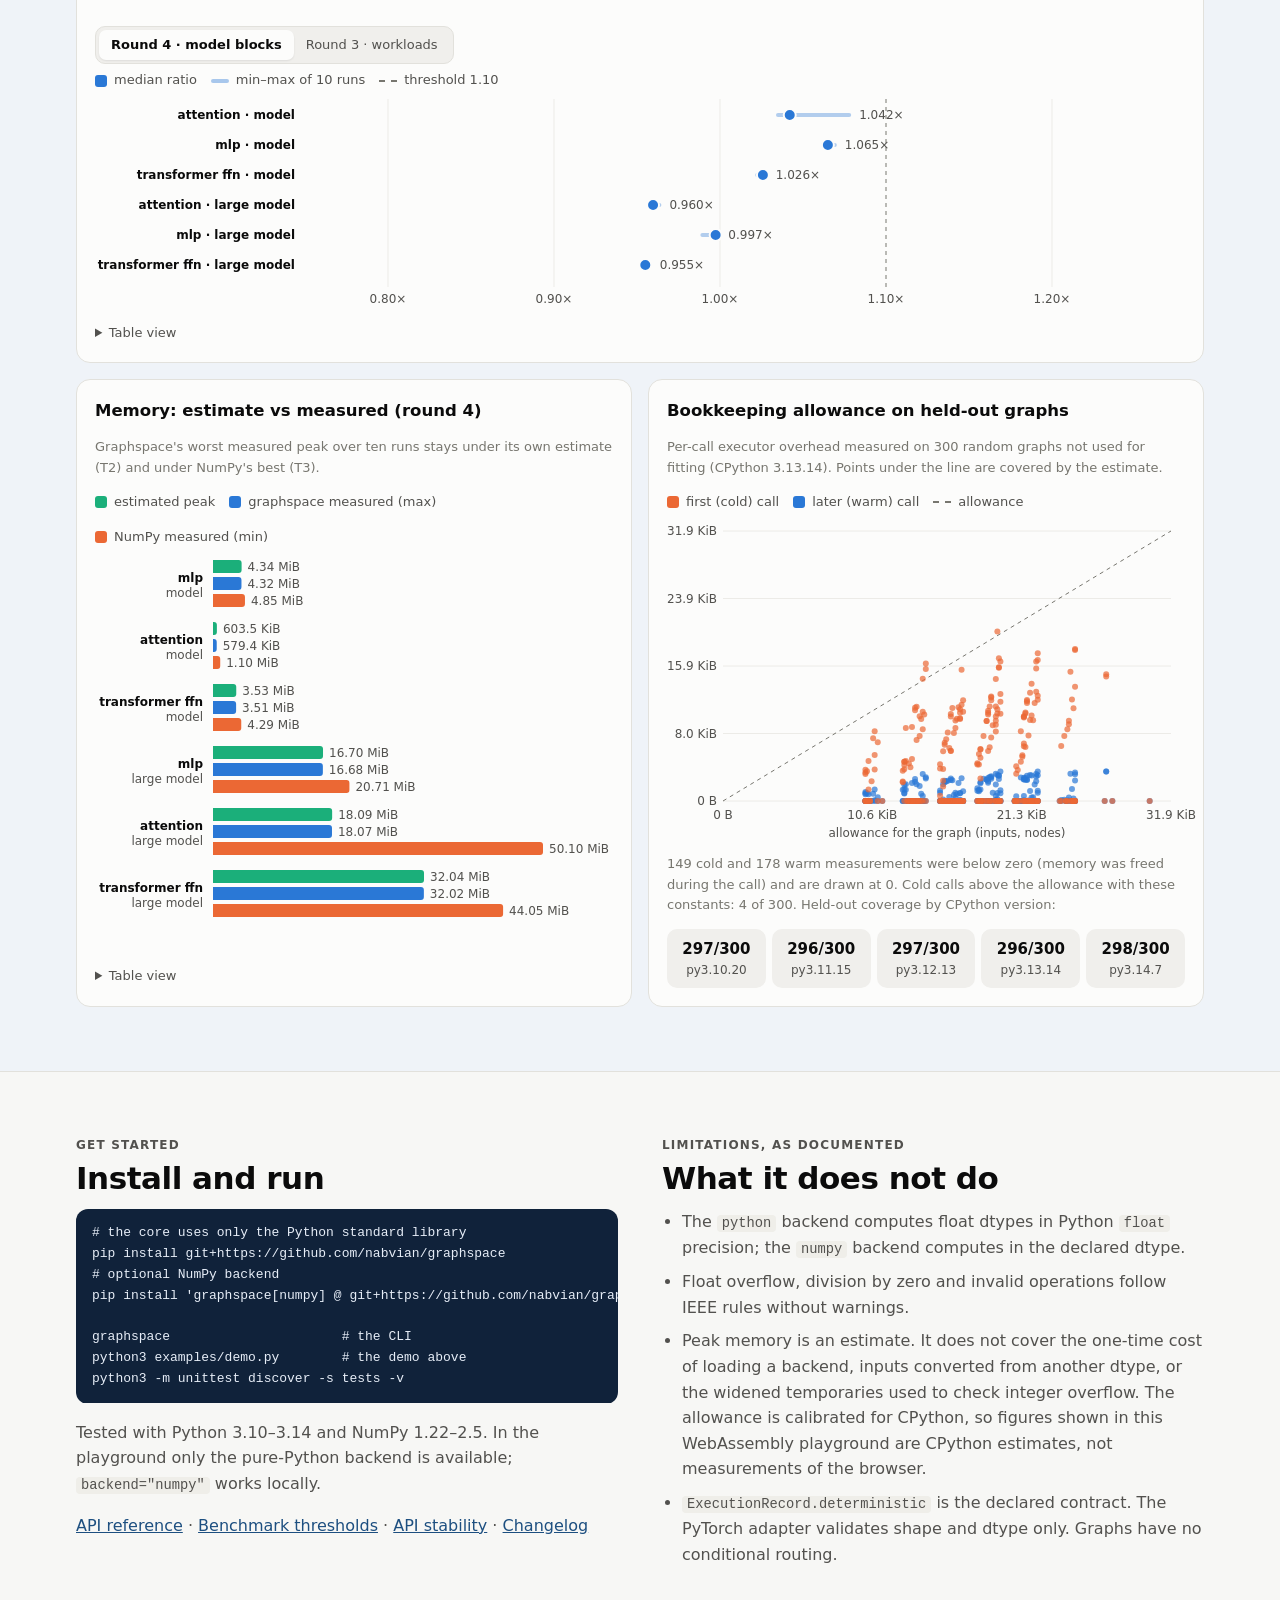
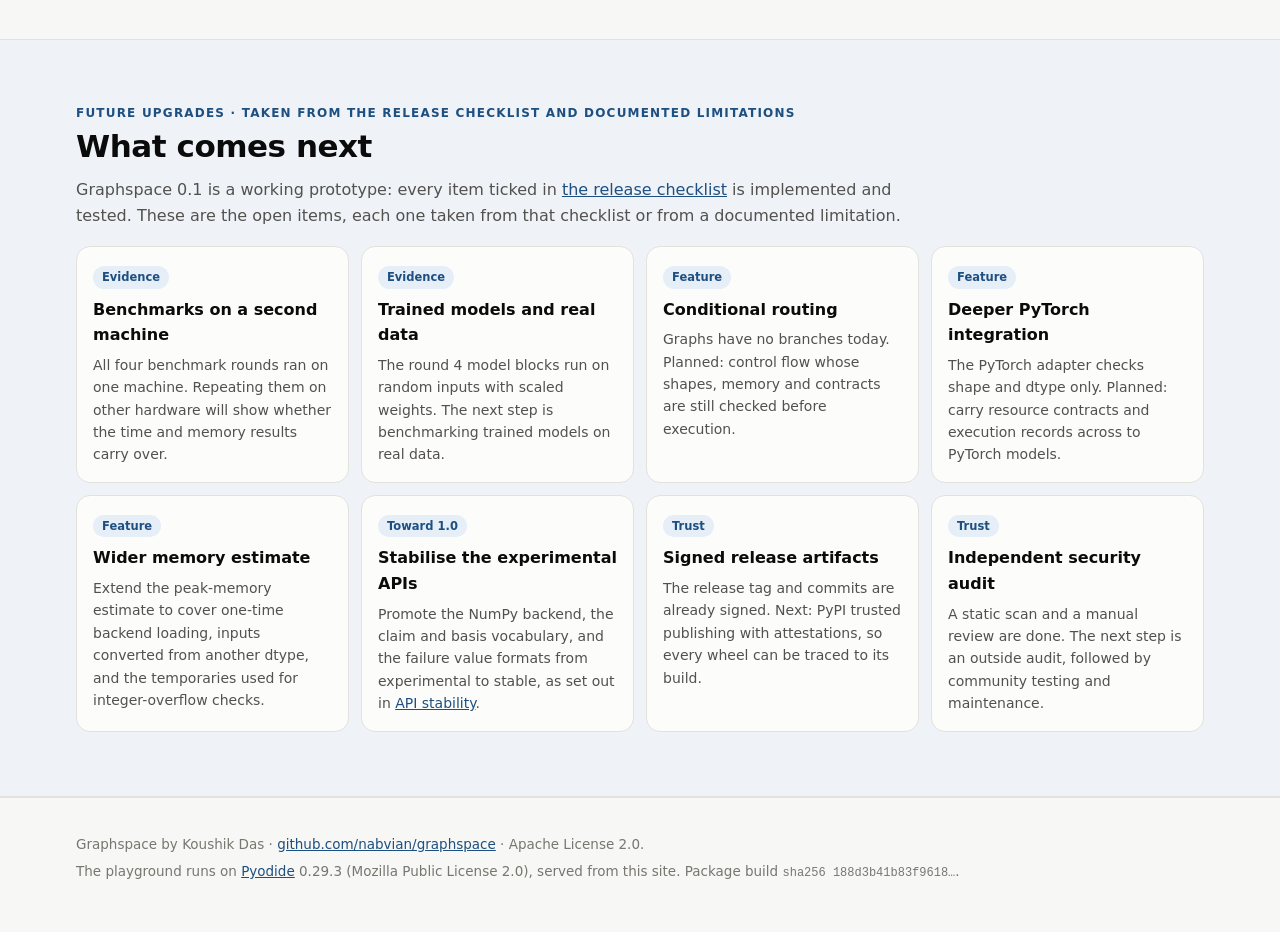
==== commit dd2f6b45: "Publish site from ccfdf60" ====
--- a/index.html
+++ b/index.html
@@ -20,6 +20,7 @@
       <a href="#playground">Playground</a>
       <a href="#benchmarks">Benchmarks</a>
       <a href="#install">Install</a>
+      <a href="#roadmap">Roadmap</a>
       <a href="https://github.com/nabvian/graphspace">GitHub</a>
     </nav>
   </div>
@@ -75,7 +76,7 @@
   <div class="wrap">
     <p class="eyebrow">Interactive · the real package, running in your browser</p>
     <h2>Playground</h2>
-    <p class="section-copy">Pick an example or write your own. Examples tagged <b>error demo</b> are built to fail, to show where each kind of mistake is caught. Define <code>graph</code>; optionally define <code>values</code> to execute and <code>dims</code> to bind symbolic dimensions. The code runs on the unmodified <code>graphspace</code> package inside <a href="https://pyodide.org">Pyodide</a> (CPython compiled to WebAssembly) — nothing is sent to a server.</p>
+    <p class="section-copy">Pick an example or write your own. <b>Working graphs</b> build, validate and run. <b>Mistakes it catches</b> are deliberately wrong graphs: each one shows Graphspace refusing the mistake before any wrong number is produced, and says which stage stopped it. Define <code>graph</code>; optionally define <code>values</code> to execute and <code>dims</code> to bind symbolic dimensions. The code runs on the unmodified <code>graphspace</code> package inside <a href="https://pyodide.org">Pyodide</a> (CPython compiled to WebAssembly) — nothing is sent to a server.</p>
     <div class="runtime" id="runtime" role="status" aria-live="polite"><span class="dot"></span><span id="runtime-text">Loading Python…</span></div>
     <div class="examples" id="examples" role="tablist" aria-label="Examples"></div>
     <div class="play">
@@ -174,6 +175,24 @@
     </div>
   </div>
 </section>
+
+<section id="roadmap" class="band">
+  <div class="wrap">
+    <p class="eyebrow">Future upgrades · taken from the release checklist and documented limitations</p>
+    <h2>What comes next</h2>
+    <p class="section-copy">Graphspace 0.1 is a working prototype: every item ticked in <a href="https://github.com/nabvian/graphspace/blob/main/docs/RELEASE_CHECKLIST.md">the release checklist</a> is implemented and tested. These are the open items, each one taken from that checklist or from a documented limitation.</p>
+    <div class="roadmap">
+      <article class="road"><span class="chip">Evidence</span><b>Benchmarks on a second machine</b><p>All four benchmark rounds ran on one machine. Repeating them on other hardware will show whether the time and memory results carry over.</p></article>
+      <article class="road"><span class="chip">Evidence</span><b>Trained models and real data</b><p>The round 4 model blocks run on random inputs with scaled weights. The next step is benchmarking trained models on real data.</p></article>
+      <article class="road"><span class="chip">Feature</span><b>Conditional routing</b><p>Graphs have no branches today. Planned: control flow whose shapes, memory and contracts are still checked before execution.</p></article>
+      <article class="road"><span class="chip">Feature</span><b>Deeper PyTorch integration</b><p>The PyTorch adapter checks shape and dtype only. Planned: carry resource contracts and execution records across to PyTorch models.</p></article>
+      <article class="road"><span class="chip">Feature</span><b>Wider memory estimate</b><p>Extend the peak-memory estimate to cover one-time backend loading, inputs converted from another dtype, and the temporaries used for integer-overflow checks.</p></article>
+      <article class="road"><span class="chip">Toward 1.0</span><b>Stabilise the experimental APIs</b><p>Promote the NumPy backend, the claim and basis vocabulary, and the failure value formats from experimental to stable, as set out in <a href="https://github.com/nabvian/graphspace/blob/main/docs/API_STABILITY.md">API stability</a>.</p></article>
+      <article class="road"><span class="chip">Trust</span><b>Signed release artifacts</b><p>The release tag and commits are already signed. Next: PyPI trusted publishing with attestations, so every wheel can be traced to its build.</p></article>
+      <article class="road"><span class="chip">Trust</span><b>Independent security audit</b><p>A static scan and a manual review are done. The next step is an outside audit, followed by community testing and maintenance.</p></article>
+    </div>
+  </div>
+</section>
 </main>
 
 <footer class="footer">
--- a/style.css
+++ b/style.css
@@ -96,7 +96,9 @@
 .examples { display: flex; flex-wrap: wrap; gap: 8px; margin-bottom: 14px; }
 .examples button { padding: 6px 12px; border: 1px solid var(--line); border-radius: 99px; background: var(--surface-1); color: var(--text-primary); font: inherit; font-size: 13.5px; cursor: pointer; }
 .examples button[aria-selected="true"] { border-color: var(--brand); background: var(--brand-soft); color: var(--brand); font-weight: 650; }
-.examples button .tag { margin-left: 6px; font-size: 11px; font-weight: 700; color: var(--warn); }
+.examples .group-label { flex-basis: 100%; margin: 6px 0 -2px; font-size: 12px; font-weight: 700; letter-spacing: .04em; text-transform: uppercase; color: var(--text-muted); }
+.examples .group-label:first-child { margin-top: 0; }
+.examples button.catch[aria-selected="true"] { border-color: var(--good); background: var(--good-soft); color: var(--good); }
 .play { display: grid; grid-template-columns: minmax(0, 1fr) minmax(0, 1.15fr); gap: 16px; align-items: start; }
 .editor { padding: 0; overflow: hidden; background: var(--code-bg); border-color: transparent; }
 .editor-head { display: flex; justify-content: space-between; padding: 10px 14px; color: #8a9bb3; font-size: 12px; border-bottom: 1px solid rgba(255,255,255,.08); }
@@ -183,11 +185,17 @@
 .plain { margin: 0; padding-left: 20px; color: var(--text-secondary); }
 .plain li { margin: 8px 0; }
 .hash { font-family: ui-monospace, SFMono-Regular, Menlo, monospace; font-size: 12px; }
+/* Roadmap */
+.roadmap { display: grid; grid-template-columns: repeat(4, minmax(0, 1fr)); gap: 12px; }
+.road { padding: 16px; border: 1px solid var(--line); border-radius: 14px; background: var(--surface-1); min-width: 0; }
+.road b { display: block; margin: 8px 0 6px; }
+.road p { margin: 0; color: var(--text-secondary); font-size: 14px; }
+.road .chip { display: inline-block; padding: 2px 9px; border-radius: 99px; font-size: 11.5px; font-weight: 700; color: var(--brand); background: var(--brand-soft); }
 .footer { padding: 30px 0 46px; color: var(--text-muted); font-size: 13.5px; border-top: 1px solid var(--line); }
 .footer p { margin: 6px 0; }
 
 @media (max-width: 1000px) {
-  .features { grid-template-columns: repeat(2, minmax(0, 1fr)); }
+  .features, .roadmap { grid-template-columns: repeat(2, minmax(0, 1fr)); }
   .play { grid-template-columns: 1fr; }
 }
 @media (max-width: 860px) {
@@ -197,7 +205,7 @@
 }
 @media (max-width: 560px) {
   nav a:nth-child(n+3):not(:last-child) { display: none; }
-  .features { grid-template-columns: 1fr; }
+  .features, .roadmap { grid-template-columns: 1fr; }
   .coverage { grid-template-columns: repeat(3, minmax(0, 1fr)); }
   section { padding: 46px 0; }
   #code { min-height: 320px; }
